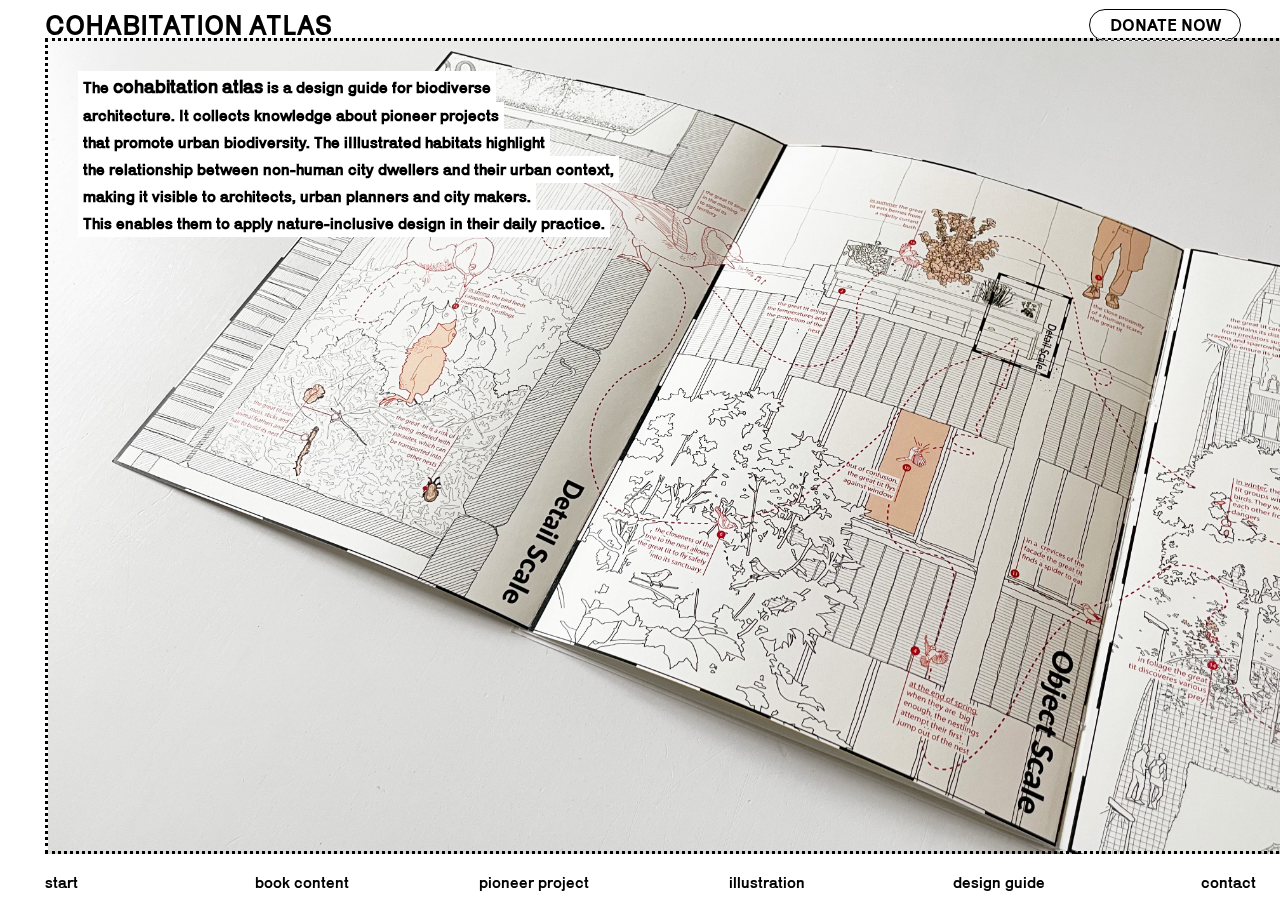
==== index.html @ 33e98c22 "Add files via upload" ====
<!DOCTYPE html>
<html lang="en">
<head>
    <meta charset="UTF-8">
    <meta name="viewport" content="width=device-width, initial-scale=1.0">
    <link rel="stylesheet" href="style.css">
    <link rel="preconnect" href="https://fonts.googleapis.com">
    <link rel="preconnect" href="https://fonts.gstatic.com" crossorigin>
    <link href="https://fonts.googleapis.com/css2?family=Lato:ital,wght@0,100;0,300;0,400;0,700;0,900;1,100;1,300;1,400;1,700;1,900&display=swap" rel="stylesheet">

    <title>Website Cohabitation-Atlas</title>


</head>
<body>
    <div id="totalcontainer">     
        <div class="header"> <div id="cohab"> COHABITATION ATLAS </div> <a href="" id="donate"> DONATE NOW</a> </div>
            <div class="fullpager" id="1" >  

                <div id="startingpage"> 

                    <div id="startingpage_text">
                       
                            <span> The <b>cohabitation atlas </b>is a design guide for biodiverse</span>
                            <span>architecture. It collects knowledge about pioneer projects</span>
                            <span> that promote urban biodiversity. The iIllustrated habitats highlight</span>
                            <span>the relationship between non-human city dwellers and their urban context, </span>
                            <span>making it visible to architects, urban planners and city makers. </span>  
                            <span>This enables them to apply nature-inclusive design in their daily practice.</span>
                        
                    </div>
               

                </div>

            </div>
       
            <div class="fullpager" id="2">

                <div id="index"> 

                    <div id="index_text">
                        <span> The <b>book content </b>is a design guide for biodiverse edge about pioneer p</span> <br>
                        <span>architecture. It collects knowledge about pioneer projects It collects knowledge about pioneer </span>
                        
                    </div>
    
                        
                      


                </div>
            </div>

            <div class="fullpager" id="3"  >
                <div id="case_study"> 

                    <div id="case_study_text">
                        <span> The <b>pioneer project </b>is a design guide for biodiverse edge about pioneer p</span>
                        <span>architecture. It collects knowledge about pioneer projects It collects knowledge about pioneer </span>
                        
                    </div>

                </div>
            </div>

            <div class="fullpager" id="4" >
                <div id="big_drawing"> 

                    <div id="big_drawing_text">
                        <span> The <b>affordance illustration </b>is a design </span>
                        <span>architecture. It collects knowledge about </span>
                        <span>talk a bit about illustrations and stuff </span>
                        <span>even more chatting about illustrations </span>
                        <span>wow this is such a great illustration </span>
                    </div>

                   
                </div>
          
            </div>
    
            <div class="fullpager"id="5" >
                <div id="design_guide"> 

                    <div id="design_guide_text">
                        <span> The <b>design guide </b>is a design talk a bit about illustrations  </span> <br>
                        <span>architecture. It collects knowledge about this iand that  </span> <br>
                        <span> and stuff even more chatting about illustrations</span><br>
                        <span>wow this is such a great illustration </span>
                    </div>

                   
                </div>
          
            </div>

            <div class="fullpager" id="six" >

                <div id="contact" >   

                <div id="contact_text">
                    
                    <span> COHABITATION ATLAS </span> <br>

                    <span>Philipp Gruber, Konrad Schlüter, Frieder Vogler</span> <br>
                    <span id="mail"><a href="mailto:cohabitation.atlas@gmail.com">cohabitation.atlas(at)gmail.com</a>  </span> <br>
                    <span >Köln - Frankfurt - Zürich</span>
                    <span></span>
                      
                
                </div>
            </div>

                
            </div>
        </div>

    </div>

    <div id="footer">
        <div id="links_start"> <a href="#1">start </a> </div>
        <div id="links"><a href="#2">book content</a> </div>
        <div id="links"><a href="#3">pioneer project</a> </div>
        <div id="links"><a href="#4">illustration</a> </div>
        <div id="links"><a href="#5">design guide</a> </div>
        <div id="links_end"><a href="#six">contact</a> </div>
    </div>


    <script src="script.js"></script>

</body>



</html>
---- style.css ----
@font-face {
    font-family: "Karrik";
    src: url("font/Web/TFF/Karrik-Regular.ttf") format("tff");
    src: url("font/Web/WOFF/Karrik-Regular.woff") format("woff"),
    }



html{
    overflow: hidden;
    margin: 0;
    padding:0;
    scroll-behavior: smooth;
    font-family: "Karrik";
    font-style: normal;
    cursor:crosshair;
}

p{
    margin:0;
    padding:0;
}

body{
    margin:0;
    padding:0;
    background-color: rgb(255, 255, 255);
  
}

a{
 text-decoration: none;
 padding:0;
 margin:0;
 color:white;
}

b{
    font-family: "Karrik";
    font-size:larger;

}
b:hover{
    font-style:italic;
}








#totalcontainer{
    display: flex;
    flex-direction: row;
    overflow-x: scroll;
    overflow-y:hidden;
    height: 100dvh;
    -ms-overflow-style: none;  /* IE and Edge */
    scrollbar-width: none;  /* Firefox */


}

#totalcontainer:-webkit-scrollbar {
    display: none;
  }

.fullpager{
    min-width: fit-content;
    height: 100%;
}



#footer{
    position: absolute;
    bottom:1dvh;
    width: 95dvw;
    margin-left: 5dvh;
    display: flex;
    mix-blend-mode: difference; 
    z-index: 3;
    justify-content: space-between;
    transition: 0.2s;


}



#links{
    padding-right:5px;
    width: 150px;
    text-align: center;



}

#links a:hover{
    font-style: italic;

}

#links_start{
    padding-right:5px;
    width: 100px;


}

#links_start a:hover{
    font-style: italic;


}
#links_end{
    padding-right:5px;
    width: 100px;
    text-align: end;

}

#links_end a:hover{
    font-style: italic;


}








.header{
    
    width: 95dvw;
    height: 4dvh;
    margin-top: 1dvh;
    padding-left: 5vh;
    position:absolute;
    left: 0;
    font-size: large;
    display:flex;
    mix-blend-mode: difference; 
    z-index: 3;
    justify-content: space-between;

}
#cohab{
    font-family: "Karrik";
    font-size: 1.6em;
    color:white;

}
#donate{
    margin-right: 20px;
    height: 25px;
    width: 150px;
    border-radius: 30px;
    background-color:rgb(0, 0, 0) ;
    border: solid 1px white;
    color: white;
    text-align: center;
    padding-top:5px;
    transition:0.5s;
}

#donate:hover{
    transform:scale(1.1)

}

/*beginning of individual pages */





#startingpage{
    min-width:100dvw;
    margin-top:3dvw;
    border-left: dotted 3px rgb(0, 0, 0) ;
    border-bottom: dotted 3px rgb(0, 0, 0) ;
    border-top: dotted 3px rgb(0, 0, 0) ;
    margin-left: 5dvh;
    height: 90dvh;

    background-image: url(content/1.jpg);
    background-position:left;
    background-size:cover;
    background-repeat: no-repeat;

}

#startingpage_text{
    
    color:rgb(0, 0, 0) ;
    width: 600px;
    margin-left: 20px;
    padding-top:30px;
    padding-left: 10px;
    position:sticky;
    font-weight: 600;
    left:calc( 5dvh - 15px ); /* +10 px to offset the padding in the span of the text ( the white outline */
    z-index:3;
 

}

#startingpage_text span{
    padding: 5px;
    background-color: white;
    display:inline-block;
}

#index{
    min-width: 80vw;
    background-image: url(content/index.png);
    background-position:top;
    background-size:cover;
    background-repeat: no-repeat;
    margin-top:3dvw;
    border-bottom: dotted 3px rgb(0, 0, 0) ;
    border-top: dotted 3px rgb(0, 0, 0) ;
    height: 90dvh;

 

}

#index_text{
    
    width: 700px;
    color:rgb(0, 0, 0) ;
    margin-left: 20px;
    padding-top: 80vh;
    padding-left: 10px;
    position:sticky;
    font-weight: 400;
    left:calc( 5dvh - 15px ); /* +10 px to offset the padding in the span of the text ( the white outline */
    z-index:3;


 

}

#index_text span{
    padding: 5px;
    background-color: white;
    display:inline-block;
}





#case_study{

    aspect-ratio: 4 / 3;
    background-image: url(content/7.jpg);
    background-position:bottom;
    background-size:contain;
    background-repeat: no-repeat;
    background-position: left;
    margin-top:3dvw;
    border-bottom: dotted 3px rgb(0, 0, 0) ;
    border-top: dotted 3px rgb(0, 0, 0) ;
    height: 90dvh;

}

#case_study_text{
    
    color:rgb(0, 0, 0) ;
    width: 700px;
    margin-left: 30px;
    padding-top: 30px;
    position:sticky;
    left:calc( 5dvh - 15px ); /* +10 px to offset the padding in the span of the text ( the white outline */


}

#case_study_text span{
    background-color: white;
    display:inline-block;
    padding: 5px;
}



#big_drawing{

    aspect-ratio: 319.8 / 113;
    background-image: url(content/full.png);
    background-position:bottom;
    background-size:contain;
    background-repeat: no-repeat;
    background-position: left;
    margin-top:3dvw;
    height:90dvh;
    display:inline-block;
    border-top: 3px dotted black;
    border-bottom: 3px dotted black;

}

#big_drawing_text{
    
    color:rgb(0, 0, 0) ;
    width: 400px;
    margin-left: 30px;
    padding-top: 70dvh;
    position:sticky;
    font-weight: 400;
    left:5dvh;
    z-index:3;

}

#big_drawing_text span{
    background-color: white;
    display: inline-block;
    padding:5px;
}


#design_guide{

    aspect-ratio: 4 / 3;
    background-image: url(content/12.jpg);
    background-position:bottom;
    background-size:cover;
    background-repeat: no-repeat;
    background-position: left;
    margin-top:3dvw;
    border-bottom: dotted 3px rgb(0, 0, 0) ;
    border-top: dotted 3px rgb(0, 0, 0) ;
    height: 90dvh;
 

}

#design_guide_text{
    
    color:rgb(0, 0, 0) ;
    width: 500px;
    margin-left: 30px;
    padding-top: 30px;
    position:sticky;
    font-weight: 400;
    left:5dvh;
    z-index:3;
 

}

#design_guide_text span{
    background-color: white;
    display:inline-block;
    padding:5px;
}

#six{
    background-color: rgb(0, 0, 0);
}

#contact{
  
    min-width: 100vw;
    margin-top:3dvw;
    margin-right: 5dvh;
    border-bottom: dotted 3px rgb(241, 241, 234);
    border-top: dotted 3px rgb(241, 241, 234);
    border-right: dotted 3px  rgb(241, 241, 234);
    height: 90dvh;

}

#contact_text{
    
    color:white;
    width: 500px;
    margin-left: 20px;
    padding-top: 50dvh;
    position:sticky;
    font-weight: 400;
    left:80dvh;
    z-index:3;


 

}


#contact_text span{
    padding: 5px;
    display:inline-block;
}

#mail:hover{
    font-style:italic;
    
}
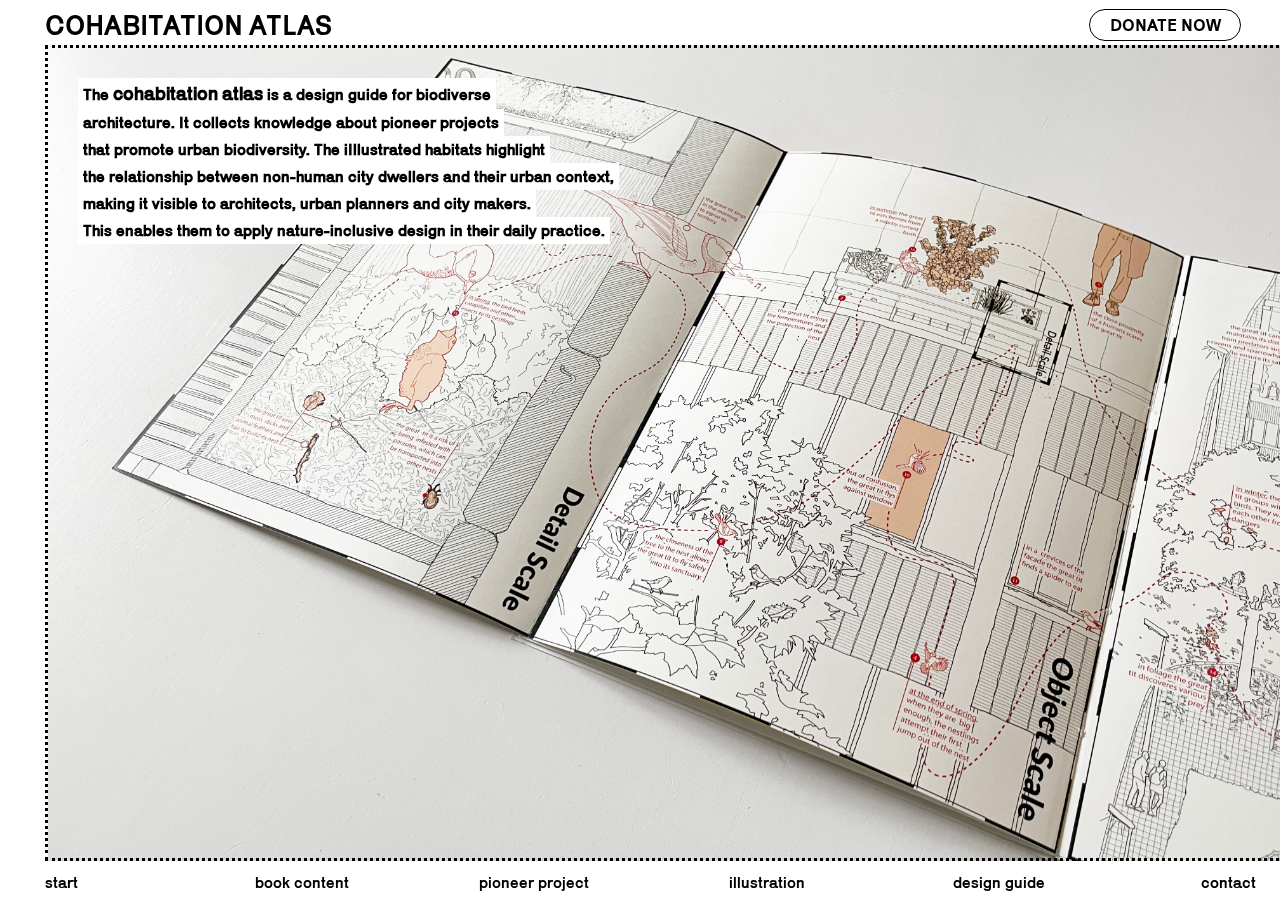
==== commit 3049679b: "Add files via upload" ====
--- a/index.html
+++ b/index.html
@@ -15,18 +15,18 @@
 <body>
     <div id="totalcontainer">     
         <div class="header"> <div id="cohab"> COHABITATION ATLAS </div> <a href="" id="donate"> DONATE NOW</a> </div>
-            <div class="fullpager" id="1" >  
+            <div class="fullpager" id="one" >  
 
                 <div id="startingpage"> 
 
                     <div id="startingpage_text">
                        
-                            <span> The <b>cohabitation atlas </b>is a design guide for biodiverse</span>
-                            <span>architecture. It collects knowledge about pioneer projects</span>
-                            <span> that promote urban biodiversity. The iIllustrated habitats highlight</span>
-                            <span>the relationship between non-human city dwellers and their urban context, </span>
-                            <span>making it visible to architects, urban planners and city makers. </span>  
-                            <span>This enables them to apply nature-inclusive design in their daily practice.</span>
+                            <span> The <b>cohabitation atlas </b>is a design guide for biodiverse</span> <br>
+                            <span>architecture. It collects knowledge about pioneer projects</span><br>
+                            <span> that promote urban biodiversity. The iIllustrated habitats highlight</span><br>
+                            <span>the relationship between non-human city dwellers and their urban context, </span><br>
+                            <span>making it visible to architects, urban planners and city makers. </span>  <br>
+                            <span>This enables them to apply nature-inclusive design in their daily practice.</span><br>
                         
                     </div>
                
@@ -40,8 +40,10 @@
                 <div id="index"> 
 
                     <div id="index_text">
-                        <span> The <b>book content </b>is a design guide for biodiverse edge about pioneer p</span> <br>
-                        <span>architecture. It collects knowledge about pioneer projects It collects knowledge about pioneer </span>
+                        <span> The <b>book content </b>is structured in four chapters that </span><br>
+                        <span>represent species groups. Each dweller is studied in relation</span><br>
+                        <span>to a specific pioneer architecture project.</span> <br>
+                        <span> </span><br>
                         
                     </div>
     
@@ -56,8 +58,8 @@
                 <div id="case_study"> 
 
                     <div id="case_study_text">
-                        <span> The <b>pioneer project </b>is a design guide for biodiverse edge about pioneer p</span>
-                        <span>architecture. It collects knowledge about pioneer projects It collects knowledge about pioneer </span>
+                        <span> The Atlas investigates <b>pioneer project </b> that have been designed with  </span>
+                        <span> non-human dwellers in mind...   </span>
                         
                     </div>
 
@@ -67,12 +69,12 @@
             <div class="fullpager" id="4" >
                 <div id="big_drawing"> 
 
+                    
+
                     <div id="big_drawing_text">
-                        <span> The <b>affordance illustration </b>is a design </span>
-                        <span>architecture. It collects knowledge about </span>
-                        <span>talk a bit about illustrations and stuff </span>
-                        <span>even more chatting about illustrations </span>
-                        <span>wow this is such a great illustration </span>
+                        <span> ... and creates an <b> illustration </b>that makes  </span> <br>
+                        <span>the daily life of this dweller visible </span><br>
+                        <span>to architects, urban planners and city makers.</span><br>
                     </div>
 
                    
@@ -84,10 +86,9 @@
                 <div id="design_guide"> 
 
                     <div id="design_guide_text">
-                        <span> The <b>design guide </b>is a design talk a bit about illustrations  </span> <br>
-                        <span>architecture. It collects knowledge about this iand that  </span> <br>
-                        <span> and stuff even more chatting about illustrations</span><br>
-                        <span>wow this is such a great illustration </span>
+                        <span> the obtained interdisciplinary knowledge  </span> <br>
+                        <span>is translated into a <b>design guide</b>, which  </span> <br>
+                        <span> shows the requirements the species needs. </span><br>
                     </div>
 
                    
@@ -119,7 +120,7 @@
     </div>
 
     <div id="footer">
-        <div id="links_start"> <a href="#1">start </a> </div>
+        <div id="links_start"> <a href="#one">start </a> </div>
         <div id="links"><a href="#2">book content</a> </div>
         <div id="links"><a href="#3">pioneer project</a> </div>
         <div id="links"><a href="#4">illustration</a> </div>
--- a/style.css
+++ b/style.css
@@ -88,8 +88,6 @@
 
 
 }
-
-
 
 #links{
     padding-right:5px;
@@ -184,14 +182,14 @@
 
 #startingpage{
     min-width:100dvw;
-    margin-top:3dvw;
+    margin-top:5dvh;
     border-left: dotted 3px rgb(0, 0, 0) ;
     border-bottom: dotted 3px rgb(0, 0, 0) ;
     border-top: dotted 3px rgb(0, 0, 0) ;
     margin-left: 5dvh;
     height: 90dvh;
 
-    background-image: url(content/1.jpg);
+    background-image: url(content/1.jpeg);
     background-position:left;
     background-size:cover;
     background-repeat: no-repeat;
@@ -220,12 +218,12 @@
 }
 
 #index{
-    min-width: 80vw;
-    background-image: url(content/index.png);
+    aspect-ratio: 2773 / 1754;
+    background-image: url(content/index\ 2.jpeg);
     background-position:top;
-    background-size:cover;
+    background-size:contain;
     background-repeat: no-repeat;
-    margin-top:3dvw;
+    margin-top:5dvh;
     border-bottom: dotted 3px rgb(0, 0, 0) ;
     border-top: dotted 3px rgb(0, 0, 0) ;
     height: 90dvh;
@@ -236,10 +234,10 @@
 
 #index_text{
     
-    width: 700px;
+    width: 600px;
     color:rgb(0, 0, 0) ;
     margin-left: 20px;
-    padding-top: 80vh;
+    padding-top: 75vh;
     padding-left: 10px;
     position:sticky;
     font-weight: 400;
@@ -255,6 +253,7 @@
     padding: 5px;
     background-color: white;
     display:inline-block;
+    line-height: ;
 }
 
 
@@ -264,12 +263,12 @@
 #case_study{
 
     aspect-ratio: 4 / 3;
-    background-image: url(content/7.jpg);
+    background-image: url(content/7.jpeg);
     background-position:bottom;
     background-size:contain;
     background-repeat: no-repeat;
     background-position: left;
-    margin-top:3dvw;
+    margin-top:5dvh;
     border-bottom: dotted 3px rgb(0, 0, 0) ;
     border-top: dotted 3px rgb(0, 0, 0) ;
     height: 90dvh;
@@ -298,13 +297,13 @@
 
 #big_drawing{
 
-    aspect-ratio: 319.8 / 113;
-    background-image: url(content/full.png);
+    aspect-ratio: 9917 / 3508;
+    background-image: url(content/full.jpeg);
     background-position:bottom;
     background-size:contain;
     background-repeat: no-repeat;
-    background-position: left;
-    margin-top:3dvw;
+    background-position: top;
+    margin-top:5dvh;
     height:90dvh;
     display:inline-block;
     border-top: 3px dotted black;
@@ -335,12 +334,12 @@
 #design_guide{
 
     aspect-ratio: 4 / 3;
-    background-image: url(content/12.jpg);
+    background-image: url(content/12.jpeg);
     background-position:bottom;
     background-size:cover;
     background-repeat: no-repeat;
     background-position: left;
-    margin-top:3dvw;
+    margin-top:5dvh;
     border-bottom: dotted 3px rgb(0, 0, 0) ;
     border-top: dotted 3px rgb(0, 0, 0) ;
     height: 90dvh;
@@ -375,7 +374,7 @@
 #contact{
   
     min-width: 100vw;
-    margin-top:3dvw;
+    margin-top:5dvh;
     margin-right: 5dvh;
     border-bottom: dotted 3px rgb(241, 241, 234);
     border-top: dotted 3px rgb(241, 241, 234);
@@ -393,6 +392,7 @@
     position:sticky;
     font-weight: 400;
     left:80dvh;
+
     z-index:3;
 
 
@@ -409,4 +409,72 @@
 #mail:hover{
     font-style:italic;
     
-}+}
+
+
+@media (max-width:768px){
+
+    #links{
+        display:none;
+        
+    }
+    #links_start{
+        display:none;
+        
+    }
+
+    #links_end{
+        display:none;
+    }
+
+    #startingpage{
+        width:300vw;
+        margin-left:5dvw;
+
+    }
+    .header{
+        padding-left:5dvw;
+    }
+    #cohab{
+        font-size:1.4rem;
+    }
+
+    #donate{
+       display:none;
+    }
+
+
+
+    #startingpage_text{
+        width:100vw;
+        font-size:0.6rem;
+    }
+
+    #index{
+        width: 200vw;
+    }
+    #index_text{
+        width:100vw;
+        font-size:0.6rem;
+    }
+
+    #case_study_text{
+        width:100vw;
+        font-size:0.6rem;
+    }
+    #big_drawing_text{
+        width:100vw;
+        font-size:0.6rem;
+    }
+    #design_guide_text{
+        width:100vw;
+        font-size:0.6rem;
+    }
+    #contact{
+        width: 80dvw;
+        margin-right:3dvh;
+    }
+
+
+
+}
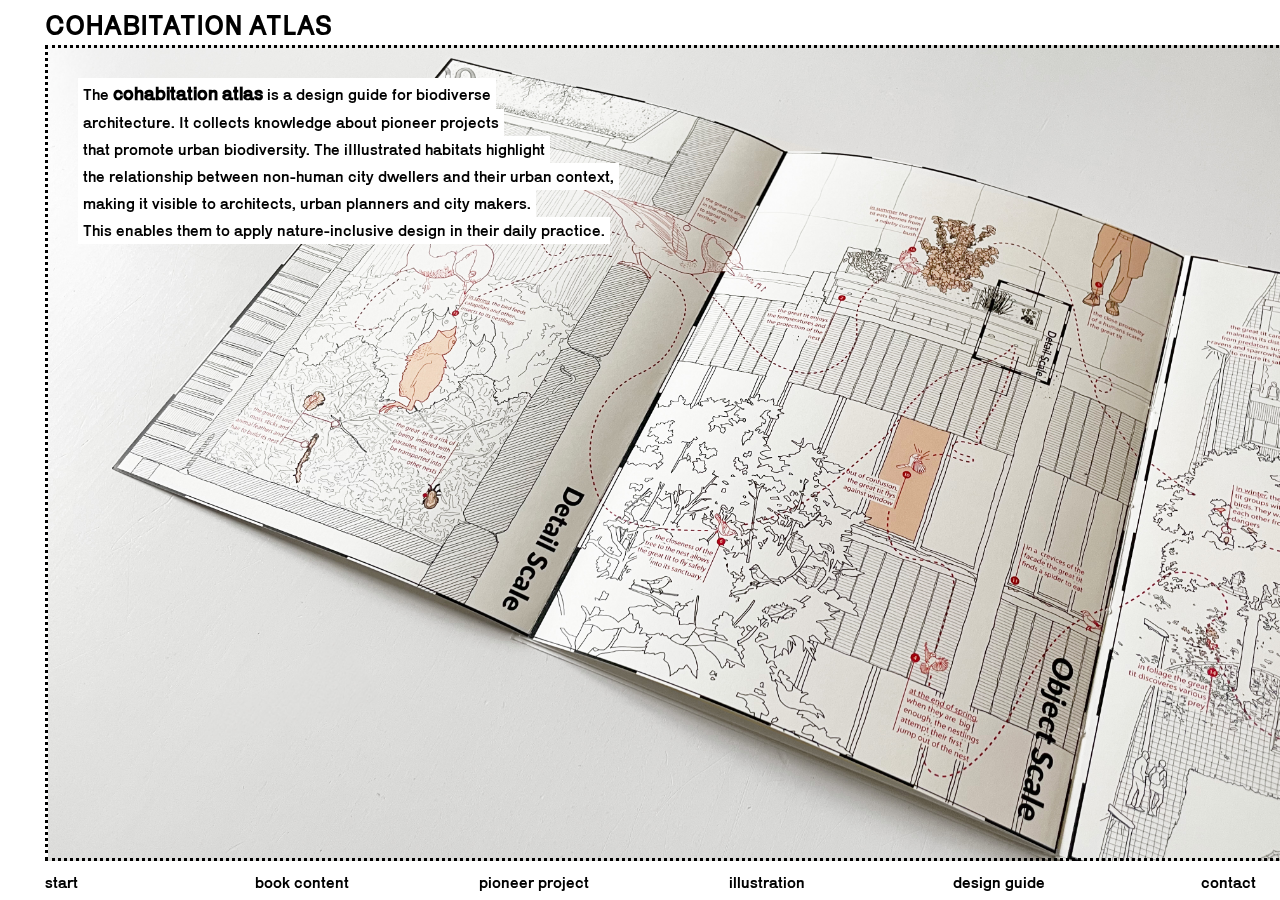
==== commit 9288c0c1: "Add files via upload" ====
--- a/index.html
+++ b/index.html
@@ -3,6 +3,7 @@
 <head>
     <meta charset="UTF-8">
     <meta name="viewport" content="width=device-width, initial-scale=1.0">
+    <meta http-equiv="ScreenOrientation" content="autoRotate:disabled">
     <link rel="stylesheet" href="style.css">
     <link rel="preconnect" href="https://fonts.googleapis.com">
     <link rel="preconnect" href="https://fonts.gstatic.com" crossorigin>
@@ -13,29 +14,35 @@
 
 </head>
 <body>
+
+    <div id="loading-screen">
+        
+    </div>
     <div id="totalcontainer">     
-        <div class="header"> <div id="cohab"> COHABITATION ATLAS </div> <a href="" id="donate"> DONATE NOW</a> </div>
-            <div class="fullpager" id="one" >  
+        <div class="header"> <div id="cohab"> COHABITATION ATLAS </div> 
+        </div>
 
-                <div id="startingpage"> 
+        <div class="fullpager" id="one" >  
 
-                    <div id="startingpage_text">
+            <div id="startingpage"> 
+
+                <div id="startingpage_text">
                        
-                            <span> The <b>cohabitation atlas </b>is a design guide for biodiverse</span> <br>
-                            <span>architecture. It collects knowledge about pioneer projects</span><br>
-                            <span> that promote urban biodiversity. The iIllustrated habitats highlight</span><br>
-                            <span>the relationship between non-human city dwellers and their urban context, </span><br>
-                            <span>making it visible to architects, urban planners and city makers. </span>  <br>
-                            <span>This enables them to apply nature-inclusive design in their daily practice.</span><br>
+                        <span> The <b>cohabitation atlas </b>is a design guide for biodiverse</span> <br>
+                        <span>architecture. It collects knowledge about pioneer projects</span><br>
+                        <span> that promote urban biodiversity. The iIllustrated habitats highlight</span><br>
+                        <span>the relationship between non-human city dwellers and their urban context, </span><br>
+                        <span>making it visible to architects, urban planners and city makers. </span>  <br>
+                        <span>This enables them to apply nature-inclusive design in their daily practice.</span><br>
                         
-                    </div>
+                </div>
                
 
-                </div>
+            </div>
 
             </div>
        
-            <div class="fullpager" id="2">
+            <div class="fullpager" id="two">
 
                 <div id="index"> 
 
@@ -54,11 +61,11 @@
                 </div>
             </div>
 
-            <div class="fullpager" id="3"  >
+            <div class="fullpager" id="three"  >
                 <div id="case_study"> 
 
                     <div id="case_study_text">
-                        <span> The Atlas investigates <b>pioneer project </b> that have been designed with  </span>
+                        <span> The Atlas investigates <b>pioneer project </b> that have been designed with  </span> <br>
                         <span> non-human dwellers in mind...   </span>
                         
                     </div>
@@ -66,7 +73,7 @@
                 </div>
             </div>
 
-            <div class="fullpager" id="4" >
+            <div class="fullpager" id="four" >
                 <div id="big_drawing"> 
 
                     
@@ -82,7 +89,7 @@
           
             </div>
     
-            <div class="fullpager"id="5" >
+            <div class="fullpager"id="five" >
                 <div id="design_guide"> 
 
                     <div id="design_guide_text">
@@ -106,7 +113,8 @@
 
                     <span>Philipp Gruber, Konrad Schlüter, Frieder Vogler</span> <br>
                     <span id="mail"><a href="mailto:cohabitation.atlas@gmail.com">cohabitation.atlas(at)gmail.com</a>  </span> <br>
-                    <span >Köln - Frankfurt - Zürich</span>
+                    <span>Köln - Frankfurt - Zürich</span><br>
+                    <span><a href="impressum.html">impressum</a> </span> 
                     <span></span>
                       
                 
@@ -121,10 +129,10 @@
 
     <div id="footer">
         <div id="links_start"> <a href="#one">start </a> </div>
-        <div id="links"><a href="#2">book content</a> </div>
-        <div id="links"><a href="#3">pioneer project</a> </div>
-        <div id="links"><a href="#4">illustration</a> </div>
-        <div id="links"><a href="#5">design guide</a> </div>
+        <div id="links"><a href="#two">book content</a> </div>
+        <div id="links"><a href="#three">pioneer project</a> </div>
+        <div id="links"><a href="#four">illustration</a> </div>
+        <div id="links"><a href="#five">design guide</a> </div>
         <div id="links_end"><a href="#six">contact</a> </div>
     </div>
 
--- a/style.css
+++ b/style.css
@@ -4,6 +4,9 @@
     src: url("font/Web/TFF/Karrik-Regular.ttf") format("tff");
     src: url("font/Web/WOFF/Karrik-Regular.woff") format("woff"),
     }
+
+
+
 
 
 
@@ -15,7 +18,15 @@
     font-family: "Karrik";
     font-style: normal;
     cursor:crosshair;
-}
+    
+    
+}
+html, body {
+    overflow-x: auto;  /* Ensures horizontal scrolling is enabled */
+    scroll-behavior: smooth; /* Enables smooth scrolling */
+    white-space: nowrap; /* Prevents unwanted line breaks */
+}
+
 
 p{
     margin:0;
@@ -93,13 +104,16 @@
     padding-right:5px;
     width: 150px;
     text-align: center;
-
-
-
-}
+    
+
+}
+
+
 
 #links a:hover{
     font-style: italic;
+    font-weight: 100;
+    
 
 }
 
@@ -204,7 +218,6 @@
     padding-top:30px;
     padding-left: 10px;
     position:sticky;
-    font-weight: 600;
     left:calc( 5dvh - 15px ); /* +10 px to offset the padding in the span of the text ( the white outline */
     z-index:3;
  
@@ -411,6 +424,18 @@
     
 }
 
+#impressum_container {
+    width: 100dvw;
+    height: 100dvh;
+    padding-left:5dvh;
+    background-color: black;
+    overflow: scroll;
+}
+#impressum{
+    color:white;
+    width: 80vw;
+}
+
 
 @media (max-width:768px){
 
@@ -434,6 +459,7 @@
     }
     .header{
         padding-left:5dvw;
+        width: 80vw;
     }
     #cohab{
         font-size:1.4rem;
@@ -447,7 +473,7 @@
 
     #startingpage_text{
         width:100vw;
-        font-size:0.6rem;
+        font-size:0.7rem;
     }
 
     #index{
@@ -455,26 +481,31 @@
     }
     #index_text{
         width:100vw;
-        font-size:0.6rem;
+        font-size:0.7rem;
     }
 
     #case_study_text{
         width:100vw;
-        font-size:0.6rem;
+        font-size:0.7rem;
     }
     #big_drawing_text{
         width:100vw;
-        font-size:0.6rem;
+        font-size:0.7rem;
     }
     #design_guide_text{
         width:100vw;
-        font-size:0.6rem;
+        font-size:0.7rem;
     }
     #contact{
-        width: 80dvw;
-        margin-right:3dvh;
-    }
-
-
-
-}
+        width: 100dvw;
+    }
+    #contact_text{
+        width:60vw;
+        font-size:0.7rem;
+
+    }
+
+    
+
+
+}
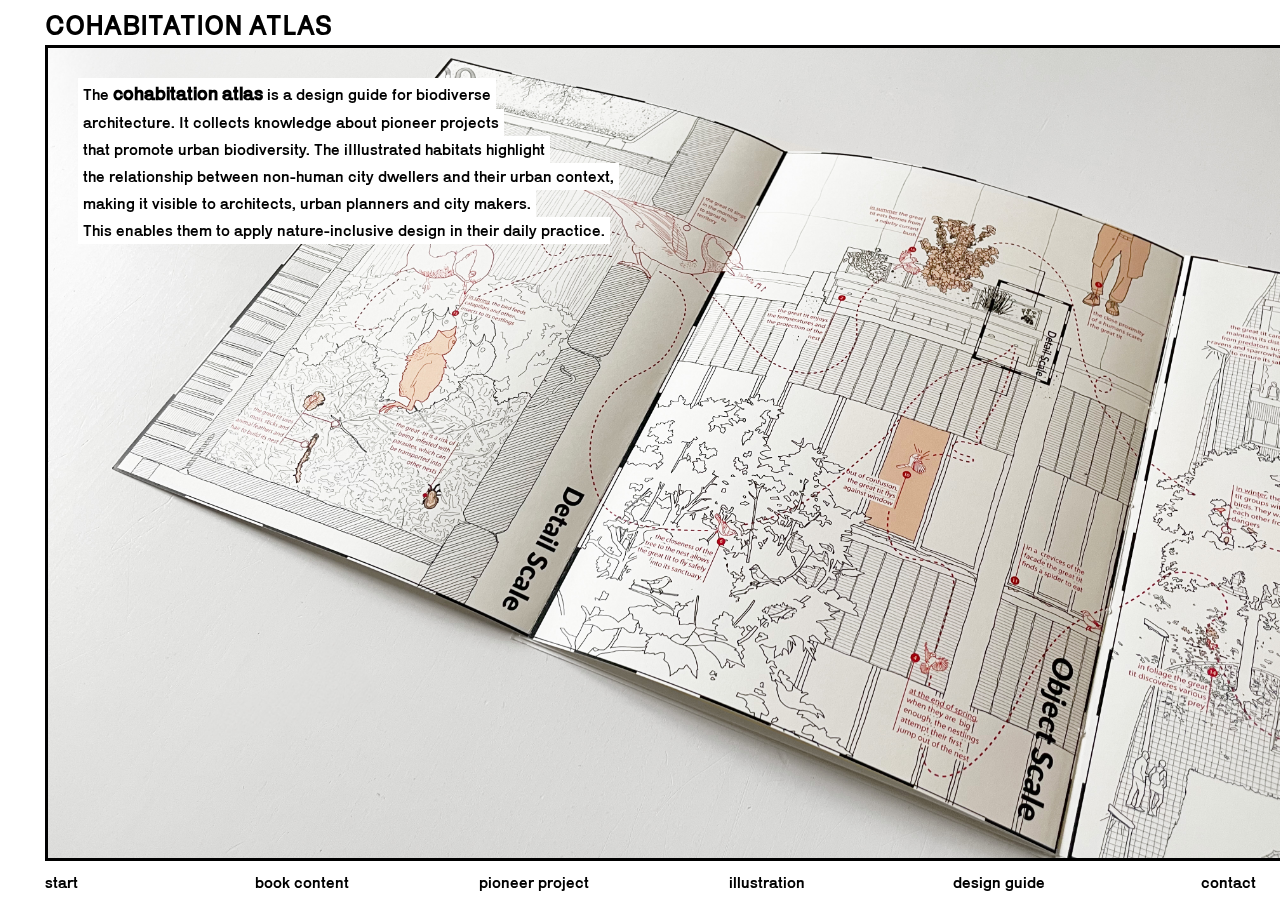
==== commit e96c6a02: "Dotted line changed to solid line" ====
--- a/index.html
+++ b/index.html
@@ -65,8 +65,8 @@
                 <div id="case_study"> 
 
                     <div id="case_study_text">
-                        <span> The Atlas investigates <b>pioneer project </b> that have been designed with  </span> <br>
-                        <span> non-human dwellers in mind...   </span>
+                        <span> The Atlas investigates <b>pioneer project </b> that have been designed to  </span> <br>
+                        <span> support animals in urban contexts ... </span>
                         
                     </div>
 
@@ -80,7 +80,7 @@
 
                     <div id="big_drawing_text">
                         <span> ... and creates an <b> illustration </b>that makes  </span> <br>
-                        <span>the daily life of this dweller visible </span><br>
+                        <span>the daily life of this animal visible </span><br>
                         <span>to architects, urban planners and city makers.</span><br>
                     </div>
 
@@ -95,7 +95,7 @@
                     <div id="design_guide_text">
                         <span> the obtained interdisciplinary knowledge  </span> <br>
                         <span>is translated into a <b>design guide</b>, which  </span> <br>
-                        <span> shows the requirements the species needs. </span><br>
+                        <span> provides species requirements for planners. </span><br>
                     </div>
 
                    
--- a/style.css
+++ b/style.css
@@ -197,9 +197,9 @@
 #startingpage{
     min-width:100dvw;
     margin-top:5dvh;
-    border-left: dotted 3px rgb(0, 0, 0) ;
-    border-bottom: dotted 3px rgb(0, 0, 0) ;
-    border-top: dotted 3px rgb(0, 0, 0) ;
+    border-left: solid 3px rgb(0, 0, 0) ;
+    border-bottom: solid 3px rgb(0, 0, 0) ;
+    border-top: solid 3px rgb(0, 0, 0) ;
     margin-left: 5dvh;
     height: 90dvh;
 
@@ -237,8 +237,8 @@
     background-size:contain;
     background-repeat: no-repeat;
     margin-top:5dvh;
-    border-bottom: dotted 3px rgb(0, 0, 0) ;
-    border-top: dotted 3px rgb(0, 0, 0) ;
+    border-bottom: solid 3px rgb(0, 0, 0) ;
+    border-top: solid 3px rgb(0, 0, 0) ;
     height: 90dvh;
 
  
@@ -280,10 +280,10 @@
     background-position:bottom;
     background-size:contain;
     background-repeat: no-repeat;
-    background-position: left;
+    background-position: top;
     margin-top:5dvh;
-    border-bottom: dotted 3px rgb(0, 0, 0) ;
-    border-top: dotted 3px rgb(0, 0, 0) ;
+    border-bottom: solid 3px rgb(0, 0, 0) ;
+    border-top: solid 3px rgb(0, 0, 0) ;
     height: 90dvh;
 
 }
@@ -319,8 +319,8 @@
     margin-top:5dvh;
     height:90dvh;
     display:inline-block;
-    border-top: 3px dotted black;
-    border-bottom: 3px dotted black;
+    border-top: 3px solid black;
+    border-bottom: 3px  solid black;
 
 }
 
@@ -353,8 +353,8 @@
     background-repeat: no-repeat;
     background-position: left;
     margin-top:5dvh;
-    border-bottom: dotted 3px rgb(0, 0, 0) ;
-    border-top: dotted 3px rgb(0, 0, 0) ;
+    border-bottom: solid 3px rgb(0, 0, 0) ;
+    border-top: solid 3px rgb(0, 0, 0) ;
     height: 90dvh;
  
 
@@ -389,9 +389,9 @@
     min-width: 100vw;
     margin-top:5dvh;
     margin-right: 5dvh;
-    border-bottom: dotted 3px rgb(241, 241, 234);
-    border-top: dotted 3px rgb(241, 241, 234);
-    border-right: dotted 3px  rgb(241, 241, 234);
+    border-bottom: solid 3px rgb(241, 241, 234);
+    border-top: solid 3px rgb(241, 241, 234);
+    border-right: solid 3px  rgb(241, 241, 234);
     height: 90dvh;
 
 }
@@ -406,6 +406,7 @@
     font-weight: 400;
     left:80dvh;
 
+
     z-index:3;
 
 
@@ -436,6 +437,11 @@
     width: 80vw;
 }
 
+#impressum p{
+    width:80vw;
+    background-color: orange;
+}
+
 
 @media (max-width:768px){
 
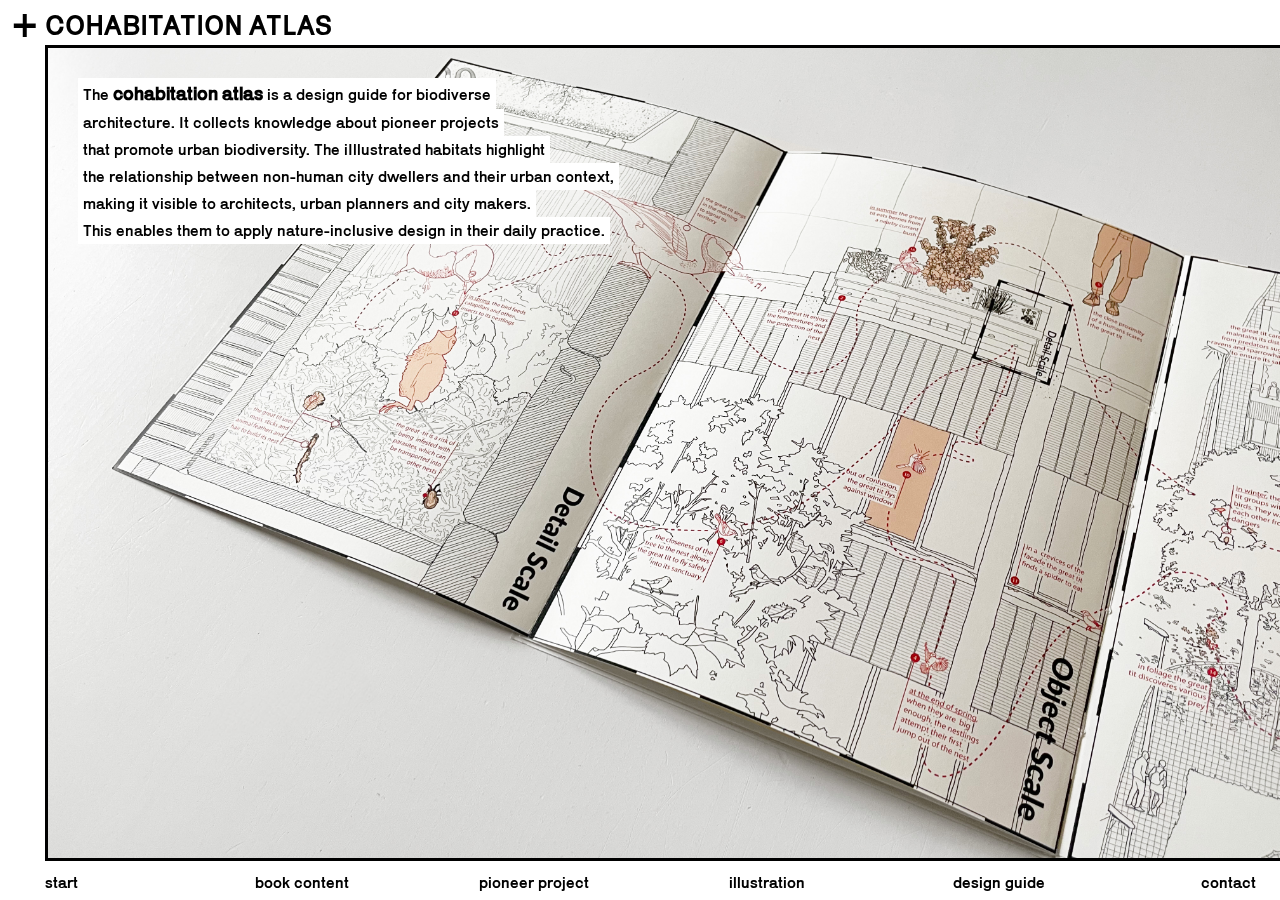
==== commit 24a9dda0: "Cursor change" ====
--- a/index.html
+++ b/index.html
@@ -15,9 +15,7 @@
 </head>
 <body>
 
-    <div id="loading-screen">
-        
-    </div>
+    <div class="custom-cursor"> + </div>
     <div id="totalcontainer">     
         <div class="header"> <div id="cohab"> COHABITATION ATLAS </div> 
         </div>
--- a/style.css
+++ b/style.css
@@ -17,7 +17,6 @@
     scroll-behavior: smooth;
     font-family: "Karrik";
     font-style: normal;
-    cursor:crosshair;
     
     
 }
@@ -37,6 +36,7 @@
     margin:0;
     padding:0;
     background-color: rgb(255, 255, 255);
+    cursor: none;
   
 }
 
@@ -58,7 +58,22 @@
 
 
 
-
+.custom-cursor {
+    position: fixed;
+    top: 0;
+    left: 0;
+    width: 50px;
+    height: 50px;
+    font-size: 40px;
+    font-weight: 300;
+    color: white;
+    display: flex;
+    align-items: center;
+    justify-content: center;
+    pointer-events: none; /* Nicht anklickbar */
+    z-index: 9999;
+    color:Black;
+}
 
 
 
@@ -113,6 +128,7 @@
 #links a:hover{
     font-style: italic;
     font-weight: 100;
+    cursor:none;
     
 
 }
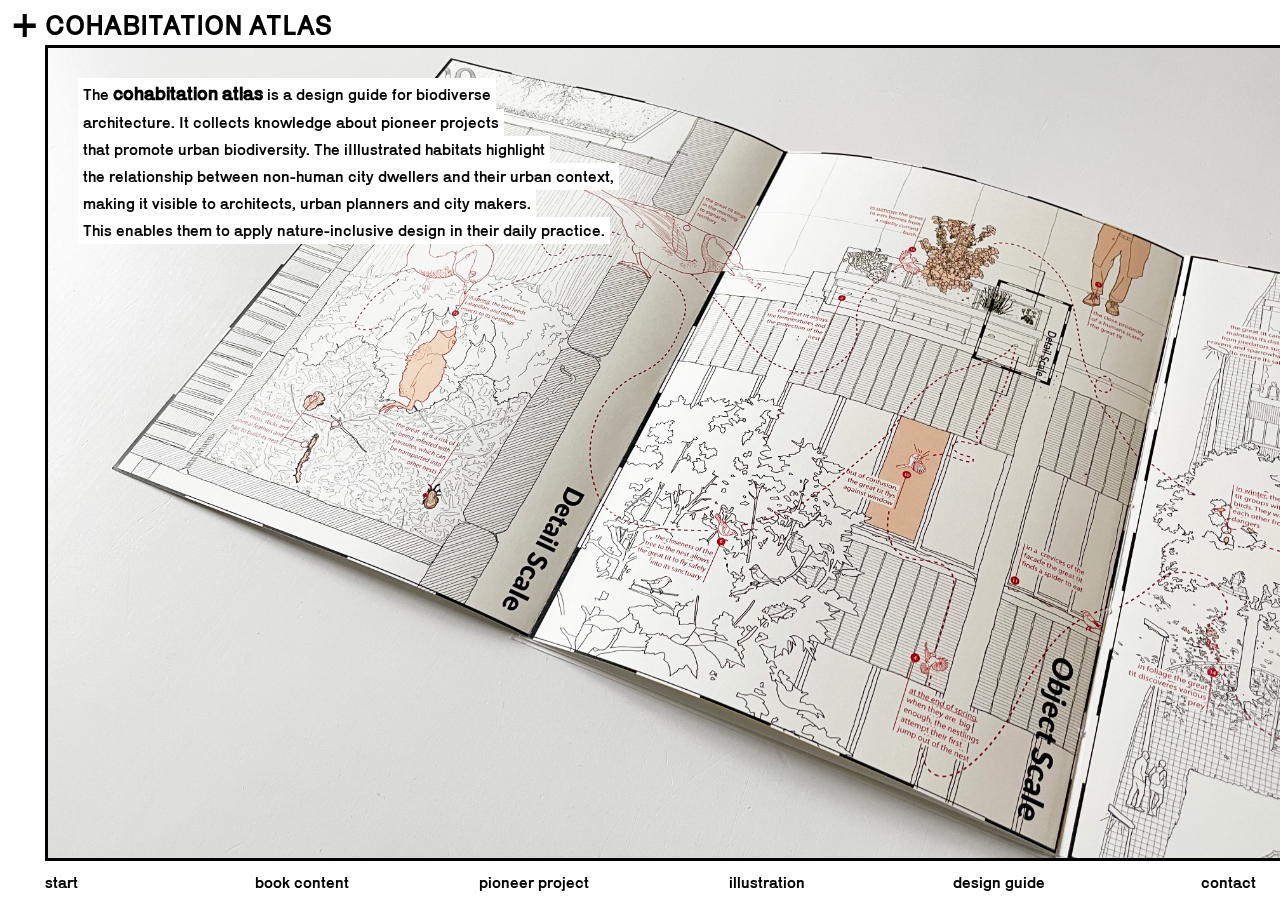
==== commit 1b1e2aea: "changed website title" ====
--- a/index.html
+++ b/index.html
@@ -8,8 +8,9 @@
     <link rel="preconnect" href="https://fonts.googleapis.com">
     <link rel="preconnect" href="https://fonts.gstatic.com" crossorigin>
     <link href="https://fonts.googleapis.com/css2?family=Lato:ital,wght@0,100;0,300;0,400;0,700;0,900;1,100;1,300;1,400;1,700;1,900&display=swap" rel="stylesheet">
+    <link rel="icon" href="content/Profilbild.jpg">
 
-    <title>Website Cohabitation-Atlas</title>
+    <title>Cohabitation-Atlas</title>
 
 
 </head>
--- a/style.css
+++ b/style.css
@@ -31,7 +31,9 @@
     margin:0;
     padding:0;
 }
-
+a{
+    cursor: none;
+}
 body{
     margin:0;
     padding:0;
@@ -72,7 +74,7 @@
     justify-content: center;
     pointer-events: none; /* Nicht anklickbar */
     z-index: 9999;
-    color:Black;
+    mix-blend-mode: difference;
 }
 
 
@@ -447,6 +449,7 @@
     padding-left:5dvh;
     background-color: black;
     overflow: scroll;
+    display:flex;
 }
 #impressum{
     color:white;
@@ -455,12 +458,15 @@
 
 #impressum p{
     width:80vw;
-    background-color: orange;
+
 }
 
 
 @media (max-width:768px){
 
+    .custom-cursor{
+        display:none;
+    }
     #links{
         display:none;
         
@@ -476,11 +482,12 @@
 
     #startingpage{
         width:300vw;
-        margin-left:5dvw;
+        margin-left:3dvh;
+        left:2dvh;
 
     }
     .header{
-        padding-left:5dvw;
+        padding-left:3dvh;
         width: 80vw;
     }
     #cohab{
@@ -522,7 +529,7 @@
         width: 100dvw;
     }
     #contact_text{
-        width:60vw;
+        width:70vw;
         font-size:0.7rem;
 
     }
